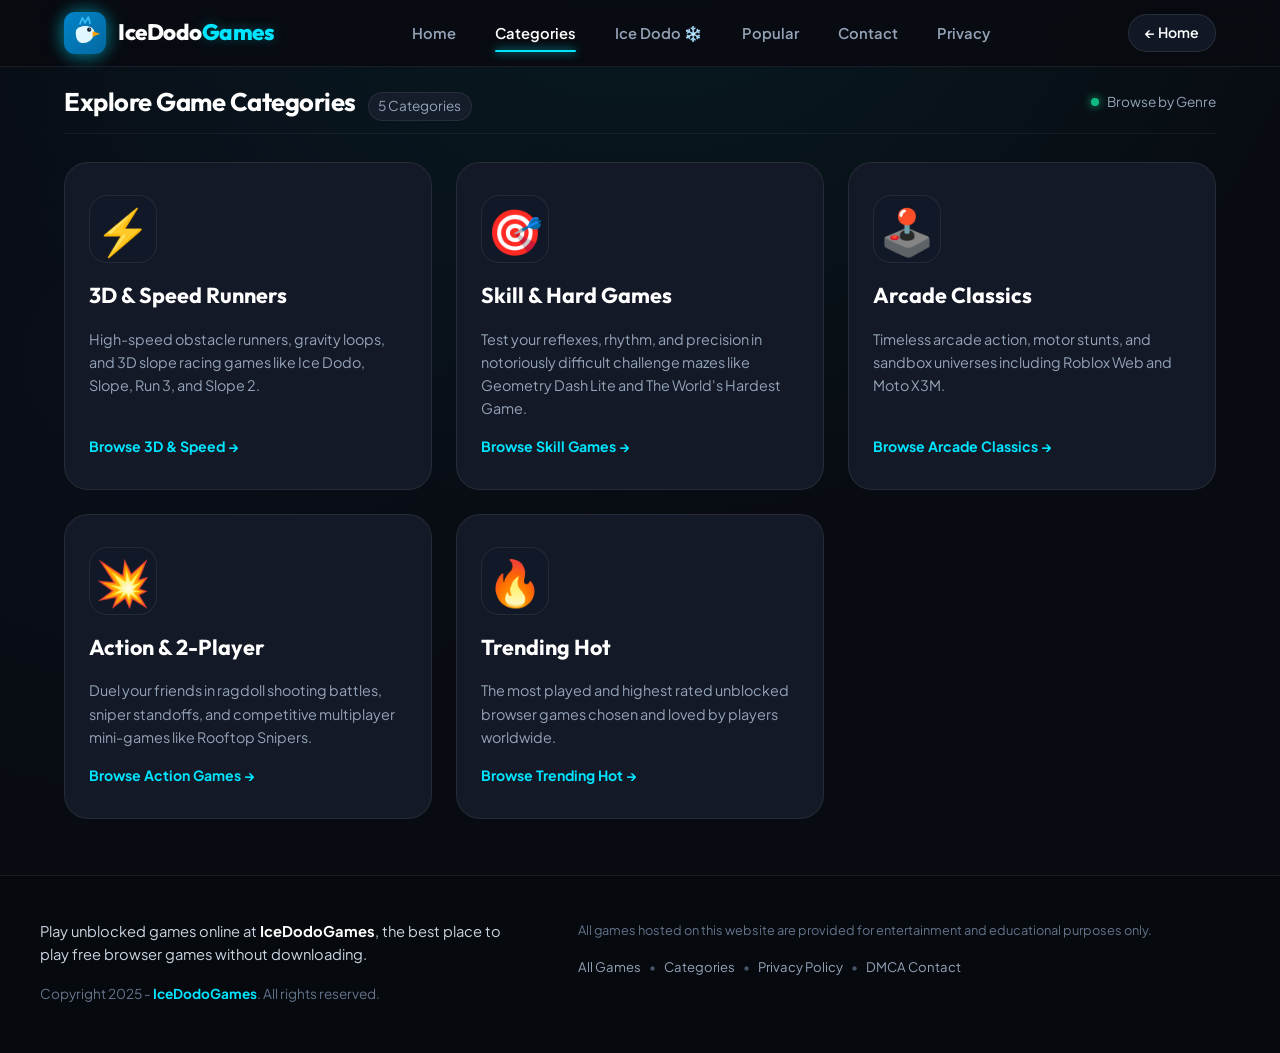
==== category/index.html @ a76aa073 "35" ====
<!DOCTYPE html>
<html lang="en">
<head>
  <meta charset="UTF-8">
  <meta name="viewport" content="width=device-width, initial-scale=1.0">
  <title>Game Categories - Ice Dodo Games</title>
  <meta name="description" content="Browse all game categories at Ice Dodo Games. Choose from 3D Runners, Skill & Hard, Arcade Classics, Action, and Trending Hot games.">

  <!-- Favicon -->
  <link rel="icon" type="image/svg+xml" href="data:image/svg+xml,<svg xmlns='http://www.w3.org/2000/svg' viewBox='0 0 100 100'><circle cx='50' cy='50' r='48' fill='%230b1329'/><path d='M30 45 C30 25, 70 25, 70 45 C70 65, 55 75, 40 75 C30 75, 30 55, 30 45 Z' fill='%2300f2fe'/><ellipse cx='42' cy='42' rx='5' ry='6' fill='%23081026'/><ellipse cx='43' cy='40' rx='2' ry='2' fill='%23ffffff'/><polygon points='45,45 68,52 48,58' fill='%23ff9900'/><polygon points='22,48 35,40 33,56' fill='%2338ef7d'/></svg>">

  <!-- Google Fonts -->
  <link rel="preconnect" href="https://fonts.googleapis.com">
  <link rel="preconnect" href="https://fonts.gstatic.com" crossorigin>
  <link href="https://fonts.googleapis.com/css2?family=Outfit:wght@400;500;600;700;800&family=Plus+Jakarta+Sans:wght@400;500;600;700&display=swap" rel="stylesheet">
  
  <link rel="stylesheet" href="../style.css">
  <style>
    .categories-hub-grid {
      display: grid;
      grid-template-columns: repeat(auto-fit, minmax(280px, 1fr));
      gap: 1.5rem;
      margin-top: 1.5rem;
    }
    .cat-hub-card {
      background: var(--bg-card);
      border: 1px solid var(--border-subtle);
      border-radius: var(--radius-xl);
      padding: 2rem 1.5rem;
      display: flex;
      flex-direction: column;
      align-items: flex-start;
      gap: 1rem;
      text-decoration: none;
      color: inherit;
      transition: transform var(--transition-normal), border-color var(--transition-normal), box-shadow var(--transition-normal);
      position: relative;
      overflow: hidden;
    }
    .cat-hub-card:hover {
      transform: translateY(-6px);
      border-color: rgba(0, 229, 255, 0.45);
      box-shadow: 0 16px 36px rgba(0, 0, 0, 0.6), 0 0 24px var(--accent-cyan-glow);
    }
    .cat-hub-icon {
      font-size: 2.8rem;
      background: #111827;
      border: 1px solid rgba(255, 255, 255, 0.08);
      width: 68px;
      height: 68px;
      border-radius: var(--radius-lg);
      display: flex;
      align-items: center;
      justify-content: center;
    }
    .cat-hub-title {
      font-family: var(--font-heading);
      font-size: 1.35rem;
      font-weight: 700;
      color: #fff;
    }
    .cat-hub-desc {
      font-size: 0.9rem;
      color: var(--text-muted);
      line-height: 1.6;
    }
    .cat-hub-link-text {
      font-size: 0.88rem;
      font-weight: 700;
      color: var(--accent-cyan);
      display: flex;
      align-items: center;
      gap: 0.4rem;
      margin-top: auto;
    }
  </style>
</head>
<body data-base-path="../" data-page-category="all">

  <!-- Top Navigation Bar -->
  <header class="navbar" id="topNavbar">
    <div class="nav-container">
      
      <!-- Brand / Logo -->
      <a href="../index.html" class="brand-logo" id="homeLogoBtn">
        <div class="logo-icon-wrapper">
          <svg class="logo-icon" viewBox="0 0 100 100" fill="none" xmlns="http://www.w3.org/2000/svg">
            <rect width="100" height="100" rx="26" fill="url(#logo-grad)"/>
            <path d="M28 48C28 30 68 28 72 46C74 56 64 74 46 74C32 74 28 62 28 48Z" fill="#E0F7FF"/>
            <circle cx="60" cy="42" r="5" fill="#0F172A"/>
            <circle cx="61.5" cy="40.5" r="1.5" fill="#FFFFFF"/>
            <path d="M68 46L86 52L68 59Z" fill="#FF9E00"/>
            <path d="M38 28L44 14L50 26L58 12L62 27" stroke="#38BDF8" stroke-width="4" stroke-linecap="round" stroke-linejoin="round"/>
            <defs>
              <linearGradient id="logo-grad" x1="0" y1="0" x2="100" y2="100" gradientUnits="userSpaceOnUse">
                <stop stop-color="#0284C7"/>
                <stop offset="1" stop-color="#0369A1"/>
              </linearGradient>
            </defs>
          </svg>
          <div class="logo-frost-glow"></div>
        </div>
        <div class="brand-text-group">
          <span class="brand-name">IceDodo<span class="brand-highlight">Games</span></span>
        </div>
      </a>

      <!-- Center Nav Links -->
      <nav class="nav-links" id="mainNav">
        <a href="../index.html" class="nav-link">Home</a>
        <a href="index.html" class="nav-link active">Categories</a>
        <a href="../play.html?id=ice-dodo" class="nav-link" id="navIceDodoBtn">Ice Dodo ❄️</a>
        <a href="hot/" class="nav-link">Popular</a>
        <a href="#footer" class="nav-link">Contact</a>
        <a href="#footer" class="nav-link">Privacy</a>
      </nav>

      <div class="nav-right">
        <a href="../index.html" class="btn-back-home" style="display:inline-flex; align-items:center; gap:0.4rem; padding:0.45rem 1rem; border-radius:999px; background:#111724; border:1px solid rgba(255,255,255,0.1); color:#fff; text-decoration:none; font-size:0.88rem; font-weight:600;">
          <span>← Home</span>
        </a>
      </div>

    </div>
  </header>

  <!-- Categories Hub Content -->
  <main class="main-content">
    <div class="content-container">

      <div class="section-header">
        <div class="section-title-wrap">
          <h1 class="section-title">Explore Game Categories</h1>
          <span class="game-counter">5 Categories</span>
        </div>
        <div class="section-view-filter">
          <span class="status-indicator"></span> Browse by Genre
        </div>
      </div>

      <div class="categories-hub-grid">

        <a href="runners/" class="cat-hub-card">
          <div class="cat-hub-icon">⚡</div>
          <h2 class="cat-hub-title">3D & Speed Runners</h2>
          <p class="cat-hub-desc">High-speed obstacle runners, gravity loops, and 3D slope racing games like Ice Dodo, Slope, Run 3, and Slope 2.</p>
          <div class="cat-hub-link-text">Browse 3D & Speed →</div>
        </a>

        <a href="skill/" class="cat-hub-card">
          <div class="cat-hub-icon">🎯</div>
          <h2 class="cat-hub-title">Skill & Hard Games</h2>
          <p class="cat-hub-desc">Test your reflexes, rhythm, and precision in notoriously difficult challenge mazes like Geometry Dash Lite and The World's Hardest Game.</p>
          <div class="cat-hub-link-text">Browse Skill Games →</div>
        </a>

        <a href="arcade/" class="cat-hub-card">
          <div class="cat-hub-icon">🕹️</div>
          <h2 class="cat-hub-title">Arcade Classics</h2>
          <p class="cat-hub-desc">Timeless arcade action, motor stunts, and sandbox universes including Roblox Web and Moto X3M.</p>
          <div class="cat-hub-link-text">Browse Arcade Classics →</div>
        </a>

        <a href="action/" class="cat-hub-card">
          <div class="cat-hub-icon">💥</div>
          <h2 class="cat-hub-title">Action & 2-Player</h2>
          <p class="cat-hub-desc">Duel your friends in ragdoll shooting battles, sniper standoffs, and competitive multiplayer mini-games like Rooftop Snipers.</p>
          <div class="cat-hub-link-text">Browse Action Games →</div>
        </a>

        <a href="hot/" class="cat-hub-card">
          <div class="cat-hub-icon">🔥</div>
          <h2 class="cat-hub-title">Trending Hot</h2>
          <p class="cat-hub-desc">The most played and highest rated unblocked browser games chosen and loved by players worldwide.</p>
          <div class="cat-hub-link-text">Browse Trending Hot →</div>
        </a>

      </div>

    </div>
  </main>

  <!-- Footer -->
  <footer class="site-footer" id="footer">
    <div class="footer-container">
      <div class="footer-left">
        <p class="footer-description">
          Play unblocked games online at <strong class="highlight-white">IceDodoGames</strong>, the best place to play free browser games without downloading.
        </p>
        <p class="footer-copyright">
          Copyright 2025 - <span class="highlight-cyan">IceDodoGames</span>. All rights reserved.
        </p>
      </div>
      <div class="footer-right">
        <p class="footer-disclaimer">
          All games hosted on this website are provided for entertainment and educational purposes only.
        </p>
        <div class="footer-meta-links">
          <a href="../index.html">All Games</a> &bull;
          <a href="index.html">Categories</a> &bull;
          <a href="#">Privacy Policy</a> &bull;
          <a href="#">DMCA Contact</a>
        </div>
      </div>
    </div>
  </footer>

</body>
</html>
---- style.css ----
/* ==========================================================================
   Ice Dodo Games - Modern Unblocked Gaming Portal Stylesheet
   ========================================================================== */

:root {
  --bg-primary: #080b11;
  --bg-secondary: #0f141f;
  --bg-card: #131926;
  --bg-card-hover: #182030;
  
  --accent-cyan: #00e5ff;
  --accent-cyan-glow: rgba(0, 229, 255, 0.28);
  --accent-blue: #2563eb;
  --accent-gradient: linear-gradient(135deg, #00f2fe 0%, #4facfe 100%);
  --accent-orange: #ff9800;
  --accent-red: #ff4757;
  
  --text-main: #f8fafc;
  --text-muted: #94a3b8;
  --text-subtle: #64748b;
  
  --border-subtle: rgba(255, 255, 255, 0.08);
  --border-focus: rgba(0, 229, 255, 0.6);
  
  --radius-sm: 8px;
  --radius-md: 14px;
  --radius-lg: 18px;
  --radius-xl: 24px;
  --radius-pill: 9999px;
  
  --font-heading: 'Outfit', -apple-system, BlinkMacSystemFont, sans-serif;
  --font-body: 'Plus Jakarta Sans', -apple-system, BlinkMacSystemFont, sans-serif;
  
  --transition-fast: 0.18s cubic-bezier(0.4, 0, 0.2, 1);
  --transition-normal: 0.28s cubic-bezier(0.4, 0, 0.2, 1);
  --transition-bounce: 0.4s cubic-bezier(0.34, 1.56, 0.64, 1);
}

/* Reset & Base Setup */
*, *::before, *::after {
  box-sizing: border-box;
  margin: 0;
  padding: 0;
}

html {
  scroll-behavior: smooth;
  color-scheme: dark;
}

body {
  font-family: var(--font-body);
  background-color: var(--bg-primary);
  color: var(--text-main);
  line-height: 1.5;
  min-height: 100vh;
  display: flex;
  flex-direction: column;
  overflow-x: hidden;
  position: relative;
  background-image: 
    radial-gradient(circle at 50% -20%, rgba(0, 229, 255, 0.08) 0%, transparent 60%),
    radial-gradient(circle at 10% 40%, rgba(37, 99, 235, 0.04) 0%, transparent 40%);
  background-attachment: fixed;
}

/* Scrollbar Customization */
::-webkit-scrollbar {
  width: 8px;
}
::-webkit-scrollbar-track {
  background: var(--bg-primary);
}
::-webkit-scrollbar-thumb {
  background: #1e293b;
  border-radius: 4px;
}
::-webkit-scrollbar-thumb:hover {
  background: #334155;
}

/* ==========================================================================
   Navigation Bar (Header)
   ========================================================================== */
.navbar {
  position: sticky;
  top: 0;
  z-index: 100;
  background: rgba(8, 11, 17, 0.88);
  backdrop-filter: blur(16px);
  -webkit-backdrop-filter: blur(16px);
  border-bottom: 1px solid var(--border-subtle);
  transition: var(--transition-normal);
}

.nav-container {
  max-width: 1200px;
  margin: 0 auto;
  padding: 0.75rem 1.5rem;
  display: flex;
  align-items: center;
  justify-content: space-between;
  gap: 1.5rem;
}

/* Brand Logo */
.brand-logo {
  display: flex;
  align-items: center;
  gap: 0.75rem;
  text-decoration: none;
  color: var(--text-main);
  position: relative;
}

.logo-icon-wrapper {
  position: relative;
  width: 42px;
  height: 42px;
  display: flex;
  align-items: center;
  justify-content: center;
}

.logo-icon {
  width: 100%;
  height: 100%;
  position: relative;
  z-index: 2;
  filter: drop-shadow(0 2px 8px rgba(0, 229, 255, 0.3));
  transition: transform var(--transition-bounce);
}

.logo-frost-glow {
  position: absolute;
  inset: -2px;
  background: var(--accent-cyan);
  filter: blur(10px);
  opacity: 0.35;
  border-radius: 50%;
  z-index: 1;
  transition: opacity var(--transition-normal);
}

.brand-logo:hover .logo-icon {
  transform: rotate(-6deg) scale(1.08);
}

.brand-logo:hover .logo-frost-glow {
  opacity: 0.65;
}

.brand-text-group {
  display: flex;
  flex-direction: column;
}

.brand-name {
  font-family: var(--font-heading);
  font-weight: 800;
  font-size: 1.4rem;
  letter-spacing: -0.5px;
  color: #ffffff;
}

.brand-highlight {
  color: var(--accent-cyan);
  text-shadow: 0 0 12px var(--accent-cyan-glow);
}

/* Navigation Links */
.nav-links {
  display: flex;
  align-items: center;
  gap: 1.25rem;
}

.nav-link {
  color: var(--text-muted);
  text-decoration: none;
  font-size: 0.92rem;
  font-weight: 600;
  padding: 0.4rem 0.6rem;
  border-radius: var(--radius-sm);
  transition: var(--transition-fast);
  position: relative;
}

.nav-link:hover {
  color: var(--text-main);
}

.nav-link.active {
  color: #ffffff;
}

.nav-link.active::after {
  content: '';
  position: absolute;
  bottom: -2px;
  left: 0.6rem;
  right: 0.6rem;
  height: 2px;
  background: var(--accent-cyan);
  border-radius: 2px;
  box-shadow: 0 0 8px var(--accent-cyan);
}

/* Navigation Right Actions */
.nav-right {
  display: flex;
  align-items: center;
  gap: 0.75rem;
}

.search-container {
  position: relative;
  display: flex;
  align-items: center;
  background: #111724;
  border: 1px solid var(--border-subtle);
  border-radius: var(--radius-pill);
  padding: 0.35rem 0.85rem;
  transition: var(--transition-normal);
  width: 220px;
}

.search-container:focus-within {
  border-color: var(--border-focus);
  box-shadow: 0 0 15px rgba(0, 229, 255, 0.2);
  width: 260px;
}

.search-icon {
  width: 16px;
  height: 16px;
  color: var(--text-muted);
  flex-shrink: 0;
  margin-right: 0.5rem;
}

#searchInput {
  background: transparent;
  border: none;
  outline: none;
  color: var(--text-main);
  font-family: var(--font-body);
  font-size: 0.88rem;
  width: 100%;
}

#searchInput::placeholder {
  color: var(--text-subtle);
}

.search-kbd-hint {
  font-size: 0.75rem;
  padding: 0.1rem 0.4rem;
  background: rgba(255, 255, 255, 0.08);
  border-radius: 4px;
  color: var(--text-muted);
  margin-left: 0.4rem;
  user-select: none;
}

.clear-search-btn {
  background: none;
  border: none;
  color: var(--text-muted);
  font-size: 1.1rem;
  cursor: pointer;
  padding: 0 0.25rem;
  display: none;
  line-height: 1;
}

.clear-search-btn:hover {
  color: var(--text-main);
}

.fav-filter-btn {
  display: flex;
  align-items: center;
  gap: 0.4rem;
  background: #111724;
  border: 1px solid var(--border-subtle);
  color: var(--text-muted);
  padding: 0.42rem 0.8rem;
  border-radius: var(--radius-pill);
  cursor: pointer;
  font-family: var(--font-body);
  font-size: 0.85rem;
  font-weight: 600;
  transition: var(--transition-fast);
}

.fav-filter-btn:hover, .fav-filter-btn.active {
  color: #ff4757;
  border-color: rgba(255, 71, 87, 0.4);
  background: rgba(255, 71, 87, 0.08);
}

.fav-btn-icon {
  width: 16px;
  height: 16px;
}

.fav-filter-btn.active .fav-btn-icon {
  fill: #ff4757;
}

.fav-count {
  font-size: 0.75rem;
  background: rgba(255, 255, 255, 0.1);
  padding: 0.1rem 0.4rem;
  border-radius: 10px;
}

/* ==========================================================================
   Categories Filter Bar
   ========================================================================== */
.categories-bar {
  padding: 1.1rem 1.5rem 0.5rem;
  max-width: 1200px;
  margin: 0 auto;
  width: 100%;
}

.categories-container {
  overflow-x: auto;
  scrollbar-width: none; /* Firefox */
  -ms-overflow-style: none; /* IE/Edge */
  padding-bottom: 4px;
}

.categories-container::-webkit-scrollbar {
  display: none; /* Chrome/Safari */
}

.category-pills {
  display: flex;
  gap: 0.6rem;
  align-items: center;
}

.pill {
  display: inline-flex;
  align-items: center;
  gap: 0.45rem;
  padding: 0.5rem 1.1rem;
  background: #111622;
  border: 1px solid var(--border-subtle);
  border-radius: var(--radius-pill);
  color: var(--text-muted);
  text-decoration: none;
  font-family: var(--font-body);
  font-size: 0.88rem;
  font-weight: 600;
  cursor: pointer;
  white-space: nowrap;
  transition: var(--transition-fast);
}

.pill:hover {
  background: #182030;
  color: var(--text-main);
  border-color: rgba(255, 255, 255, 0.18);
  transform: translateY(-1px);
}

.pill.active {
  background: var(--accent-gradient);
  color: #04101e;
  border-color: transparent;
  font-weight: 700;
  box-shadow: 0 4px 14px rgba(0, 229, 255, 0.35);
}

.pill-icon {
  font-size: 1rem;
}

/* ==========================================================================
   Main Content & Section Headers
   ========================================================================== */
.main-content {
  flex: 1;
  padding: 1rem 1.5rem 3.5rem;
  max-width: 1200px;
  margin: 0 auto;
  width: 100%;
}

.section-header {
  display: flex;
  align-items: center;
  justify-content: space-between;
  margin-bottom: 1.75rem;
  padding-bottom: 0.75rem;
  border-bottom: 1px solid rgba(255, 255, 255, 0.05);
}

.section-title-wrap {
  display: flex;
  align-items: baseline;
  gap: 0.75rem;
}

.section-title {
  font-family: var(--font-heading);
  font-size: 1.6rem;
  font-weight: 700;
  color: #ffffff;
  letter-spacing: -0.5px;
}

.game-counter {
  font-size: 0.85rem;
  color: var(--text-muted);
  background: #151c2a;
  padding: 0.2rem 0.6rem;
  border-radius: var(--radius-pill);
  border: 1px solid var(--border-subtle);
}

.section-view-filter {
  font-size: 0.85rem;
  color: var(--text-muted);
  display: flex;
  align-items: center;
  gap: 0.5rem;
}

.status-indicator {
  width: 8px;
  height: 8px;
  border-radius: 50%;
  background: #10b981;
  box-shadow: 0 0 8px #10b981;
  display: inline-block;
}

/* ==========================================================================
   Games Grid (3-Column Layout from MacroloGames reference)
   ========================================================================== */
.games-grid {
  display: grid;
  grid-template-columns: repeat(3, 1fr);
  gap: 1.75rem 1.5rem;
}

/* Game Card */
.game-card {
  position: relative;
  background: var(--bg-card);
  border-radius: var(--radius-lg);
  overflow: hidden;
  border: 1px solid var(--border-subtle);
  box-shadow: 0 8px 24px rgba(0, 0, 0, 0.45);
  cursor: pointer;
  display: flex;
  flex-direction: column;
  transition: transform var(--transition-normal), box-shadow var(--transition-normal), border-color var(--transition-normal);
  outline: none;
}

.game-card:hover, .game-card:focus-visible {
  transform: translateY(-6px);
  border-color: rgba(0, 229, 255, 0.45);
  box-shadow: 0 16px 36px rgba(0, 0, 0, 0.6), 0 0 24px var(--accent-cyan-glow);
}

/* Card Media / Thumbnail */
.card-thumb-wrap {
  position: relative;
  width: 100%;
  aspect-ratio: 16 / 10;
  overflow: hidden;
  background: #0b0f17;
}

.card-thumb-img {
  width: 100%;
  height: 100%;
  object-fit: cover;
  display: block;
  transition: transform var(--transition-normal);
}

.game-card:hover .card-thumb-img {
  transform: scale(1.05);
}

/* Tag Badge on Card */
.card-badge {
  position: absolute;
  top: 10px;
  right: 10px;
  padding: 0.25rem 0.6rem;
  border-radius: 6px;
  font-size: 0.72rem;
  font-weight: 800;
  letter-spacing: 0.5px;
  text-transform: uppercase;
  z-index: 3;
  backdrop-filter: blur(8px);
}

.badge-featured {
  background: linear-gradient(135deg, #00f2fe, #4facfe);
  color: #04101e;
  box-shadow: 0 2px 10px rgba(0, 229, 255, 0.4);
}

.badge-hot {
  background: linear-gradient(135deg, #ff416c, #ff4b2b);
  color: #ffffff;
}

.badge-3d {
  background: rgba(15, 23, 42, 0.85);
  color: #38bdf8;
  border: 1px solid rgba(56, 189, 248, 0.4);
}

.badge-classic {
  background: rgba(15, 23, 42, 0.85);
  color: #f59e0b;
  border: 1px solid rgba(245, 158, 11, 0.4);
}

/* Hover Overlay with Play Button */
.card-overlay {
  position: absolute;
  inset: 0;
  background: linear-gradient(to top, rgba(11, 15, 23, 0.8) 0%, rgba(11, 15, 23, 0.1) 60%, transparent 100%);
  display: flex;
  align-items: center;
  justify-content: center;
  opacity: 0;
  transition: opacity var(--transition-fast);
  z-index: 2;
}

.game-card:hover .card-overlay {
  opacity: 1;
}

.play-hover-btn {
  width: 52px;
  height: 52px;
  border-radius: 50%;
  background: var(--accent-cyan);
  display: flex;
  align-items: center;
  justify-content: center;
  box-shadow: 0 0 20px rgba(0, 229, 255, 0.8);
  transform: scale(0.8);
  transition: transform var(--transition-bounce);
}

.play-hover-btn svg {
  width: 22px;
  height: 22px;
  fill: #04101e;
  margin-left: 3px;
}

.game-card:hover .play-hover-btn {
  transform: scale(1);
}

/* Card Footer (Game Name & details) */
.card-details {
  padding: 0.9rem 1.15rem 1rem;
  background: var(--bg-card);
  display: flex;
  align-items: center;
  justify-content: space-between;
  border-top: 1px solid rgba(255, 255, 255, 0.04);
}

.game-title {
  font-family: var(--font-heading);
  font-size: 1.05rem;
  font-weight: 700;
  color: #ffffff;
  white-space: nowrap;
  overflow: hidden;
  text-overflow: ellipsis;
  margin-right: 0.5rem;
}

.game-rating-star {
  display: flex;
  align-items: center;
  gap: 0.3rem;
  font-size: 0.82rem;
  color: #fbbf24;
  font-weight: 600;
  flex-shrink: 0;
}

/* Empty Search State */
.empty-state {
  text-align: center;
  padding: 4rem 1rem;
}

.empty-state-icon {
  font-size: 3.5rem;
  margin-bottom: 1rem;
  animation: floatIcon 3s ease-in-out infinite;
}

@keyframes floatIcon {
  0%, 100% { transform: translateY(0); }
  50% { transform: translateY(-10px); }
}

.empty-state h3 {
  font-family: var(--font-heading);
  font-size: 1.4rem;
  color: #fff;
  margin-bottom: 0.5rem;
}

.empty-state p {
  color: var(--text-muted);
  max-width: 380px;
  margin: 0 auto 1.5rem;
  font-size: 0.95rem;
}

.btn-reset-filter {
  background: var(--accent-gradient);
  border: none;
  color: #04101e;
  font-weight: 700;
  padding: 0.65rem 1.4rem;
  border-radius: var(--radius-pill);
  cursor: pointer;
  transition: var(--transition-fast);
}

.btn-reset-filter:hover {
  box-shadow: 0 4px 16px rgba(0, 229, 255, 0.4);
  transform: translateY(-2px);
}

/* ==========================================================================
   Game Player Modal
   ========================================================================== */
.game-modal-overlay {
  position: fixed;
  inset: 0;
  background: rgba(4, 7, 12, 0.85);
  backdrop-filter: blur(12px);
  -webkit-backdrop-filter: blur(12px);
  z-index: 1000;
  display: flex;
  align-items: center;
  justify-content: center;
  padding: 1.5rem;
  opacity: 0;
  visibility: hidden;
  transition: opacity var(--transition-normal), visibility var(--transition-normal);
}

.game-modal-overlay.active {
  opacity: 1;
  visibility: visible;
}

.game-modal-container {
  background: #0d121c;
  border: 1px solid rgba(0, 229, 255, 0.25);
  box-shadow: 0 24px 60px rgba(0, 0, 0, 0.8), 0 0 30px rgba(0, 229, 255, 0.15);
  border-radius: var(--radius-xl);
  width: 100%;
  max-width: 980px;
  max-height: 92vh;
  display: flex;
  flex-direction: column;
  overflow: hidden;
  transform: scale(0.95);
  transition: transform var(--transition-bounce);
}

.game-modal-overlay.active .game-modal-container {
  transform: scale(1);
}

/* Modal Header */
.game-modal-header {
  padding: 1rem 1.5rem;
  display: flex;
  align-items: center;
  justify-content: space-between;
  border-bottom: 1px solid var(--border-subtle);
  background: #0f1624;
}

.modal-game-info {
  display: flex;
  align-items: center;
  gap: 0.75rem;
}

.modal-game-title {
  font-family: var(--font-heading);
  font-size: 1.35rem;
  font-weight: 700;
  color: #fff;
}

.modal-game-badge {
  font-size: 0.75rem;
  padding: 0.2rem 0.55rem;
  border-radius: 4px;
  background: rgba(0, 229, 255, 0.15);
  color: var(--accent-cyan);
  font-weight: 700;
}

.modal-header-actions {
  display: flex;
  align-items: center;
  gap: 0.5rem;
}

.modal-action-btn, .modal-close-btn {
  background: #161f30;
  border: 1px solid var(--border-subtle);
  color: var(--text-muted);
  width: 38px;
  height: 38px;
  border-radius: 50%;
  display: flex;
  align-items: center;
  justify-content: center;
  cursor: pointer;
  transition: var(--transition-fast);
}

.modal-action-btn svg {
  width: 18px;
  height: 18px;
}

.modal-action-btn:hover {
  color: #ffffff;
  border-color: var(--accent-cyan);
  background: #1e2b42;
}

.modal-action-btn.active {
  color: #ff4757;
  border-color: rgba(255, 71, 87, 0.5);
  background: rgba(255, 71, 87, 0.15);
}

.modal-action-btn.active svg {
  fill: #ff4757;
}

.modal-close-btn {
  font-size: 1.4rem;
  line-height: 1;
}

.modal-close-btn:hover {
  background: #dc2626;
  color: #fff;
  border-color: transparent;
}

/* Modal Stage / Iframe */
.game-screen-wrapper {
  position: relative;
  width: 100%;
  aspect-ratio: 16 / 9;
  background: #000;
  overflow: hidden;
}

.game-player-stage {
  width: 100%;
  height: 100%;
  position: relative;
}

#gameIframe {
  width: 100%;
  height: 100%;
  border: none;
  display: block;
}

.game-loading-banner {
  position: absolute;
  inset: 0;
  background: #090e17;
  display: flex;
  flex-direction: column;
  align-items: center;
  justify-content: center;
  gap: 1rem;
  color: var(--text-muted);
  font-size: 0.95rem;
  z-index: 1;
  transition: opacity 0.3s ease;
}

.game-loading-banner.hidden {
  opacity: 0;
  pointer-events: none;
}

.loading-spinner {
  width: 40px;
  height: 40px;
  border: 3px solid rgba(0, 229, 255, 0.2);
  border-top-color: var(--accent-cyan);
  border-radius: 50%;
  animation: spin 0.8s linear infinite;
}

@keyframes spin {
  to { transform: rotate(360deg); }
}

/* Modal Footer */
.game-modal-footer {
  padding: 0.85rem 1.5rem;
  background: #0f1624;
  border-top: 1px solid var(--border-subtle);
  display: flex;
  align-items: center;
  justify-content: space-between;
  flex-wrap: wrap;
  gap: 0.75rem;
}

.game-instructions {
  display: flex;
  align-items: center;
  gap: 0.6rem;
}

.instruction-label {
  font-size: 0.85rem;
  color: var(--text-muted);
  font-weight: 600;
}

.key-tags {
  display: flex;
  gap: 0.4rem;
}

.key-tag {
  font-size: 0.75rem;
  background: #1a2334;
  border: 1px solid rgba(255, 255, 255, 0.1);
  padding: 0.2rem 0.5rem;
  border-radius: 4px;
  color: #e2e8f0;
  font-family: monospace;
}

.game-quick-stats {
  display: flex;
  gap: 1rem;
  font-size: 0.85rem;
  color: var(--text-muted);
}

.stat-item {
  display: inline-flex;
  align-items: center;
}

/* ==========================================================================
   Site Footer (Clean 2-Column from user reference)
   ========================================================================== */
.site-footer {
  background: #06090e;
  border-top: 1px solid var(--border-subtle);
  padding: 2.75rem 1.5rem 3rem;
  margin-top: auto;
}

.footer-container {
  max-width: 1200px;
  margin: 0 auto;
  display: grid;
  grid-template-columns: 1fr 1.35fr;
  gap: 3rem;
}

.footer-left {
  display: flex;
  flex-direction: column;
  gap: 1.1rem;
}

.footer-description {
  font-size: 0.92rem;
  color: #cbd5e1;
  line-height: 1.6;
}

.highlight-white {
  color: #ffffff;
  font-weight: 700;
}

.highlight-cyan {
  color: var(--accent-cyan);
  font-weight: 700;
}

.footer-copyright {
  font-size: 0.85rem;
  color: var(--text-subtle);
}

.footer-right {
  display: flex;
  flex-direction: column;
  gap: 1rem;
}

.footer-disclaimer {
  font-size: 0.8rem;
  color: #64748b;
  line-height: 1.65;
}

.footer-meta-links {
  font-size: 0.82rem;
  color: #475569;
  display: flex;
  gap: 0.5rem;
}

.footer-meta-links a {
  color: var(--text-muted);
  text-decoration: none;
  transition: color var(--transition-fast);
}

.footer-meta-links a:hover {
  color: var(--accent-cyan);
}

/* ==========================================================================
   Responsive Breakpoints
   ========================================================================== */
@media (max-width: 1024px) {
  .games-grid {
    grid-template-columns: repeat(2, 1fr);
    gap: 1.5rem;
  }
  
  .footer-container {
    grid-template-columns: 1fr;
    gap: 2rem;
  }
}

@media (max-width: 768px) {
  .nav-links {
    display: none; /* Can be expanded into hamburger or mobile drawer if needed */
  }
  
  .search-container {
    width: 170px;
  }
  
  .search-container:focus-within {
    width: 200px;
  }
  
  .games-grid {
    grid-template-columns: repeat(2, 1fr);
    gap: 1rem;
  }
  
  .card-details {
    padding: 0.75rem 0.9rem;
  }
  
  .game-title {
    font-size: 0.95rem;
  }
}

@media (max-width: 520px) {
  .games-grid {
    grid-template-columns: 1fr;
  }
  
  .search-kbd-hint {
    display: none;
  }
  
  .game-modal-footer {
    flex-direction: column;
    align-items: flex-start;
  }
}
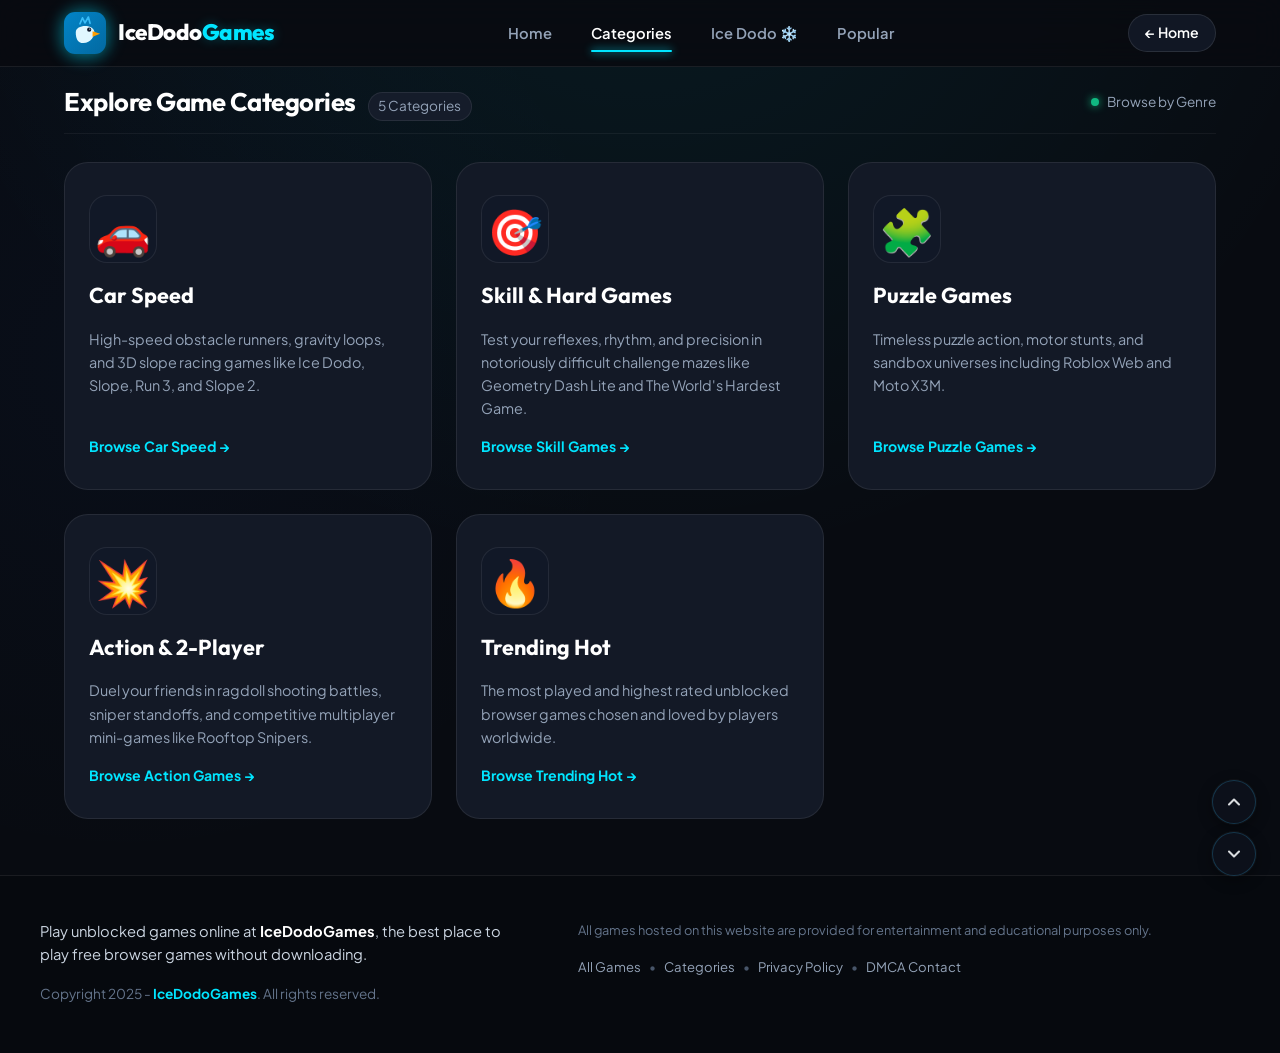
==== commit a4d7b15f: "14" ====
--- a/category/index.html
+++ b/category/index.html
@@ -1,19 +1,24 @@
 <!DOCTYPE html>
 <html lang="en">
+
 <head>
   <meta charset="UTF-8">
   <meta name="viewport" content="width=device-width, initial-scale=1.0">
   <title>Game Categories - Ice Dodo Games</title>
-  <meta name="description" content="Browse all game categories at Ice Dodo Games. Choose from 3D Runners, Skill & Hard, Arcade Classics, Action, and Trending Hot games.">
+  <meta name="description"
+    content="Browse all game categories at Ice Dodo Games. Choose from Car Speed, Skill & Hard, Puzzle Games, Action, and Trending Hot games.">
 
   <!-- Favicon -->
-  <link rel="icon" type="image/svg+xml" href="data:image/svg+xml,<svg xmlns='http://www.w3.org/2000/svg' viewBox='0 0 100 100'><circle cx='50' cy='50' r='48' fill='%230b1329'/><path d='M30 45 C30 25, 70 25, 70 45 C70 65, 55 75, 40 75 C30 75, 30 55, 30 45 Z' fill='%2300f2fe'/><ellipse cx='42' cy='42' rx='5' ry='6' fill='%23081026'/><ellipse cx='43' cy='40' rx='2' ry='2' fill='%23ffffff'/><polygon points='45,45 68,52 48,58' fill='%23ff9900'/><polygon points='22,48 35,40 33,56' fill='%2338ef7d'/></svg>">
+  <link rel="icon" type="image/svg+xml"
+    href="data:image/svg+xml,<svg xmlns='http://www.w3.org/2000/svg' viewBox='0 0 100 100'><circle cx='50' cy='50' r='48' fill='%230b1329'/><path d='M30 45 C30 25, 70 25, 70 45 C70 65, 55 75, 40 75 C30 75, 30 55, 30 45 Z' fill='%2300f2fe'/><ellipse cx='42' cy='42' rx='5' ry='6' fill='%23081026'/><ellipse cx='43' cy='40' rx='2' ry='2' fill='%23ffffff'/><polygon points='45,45 68,52 48,58' fill='%23ff9900'/><polygon points='22,48 35,40 33,56' fill='%2338ef7d'/></svg>">
 
   <!-- Google Fonts -->
   <link rel="preconnect" href="https://fonts.googleapis.com">
   <link rel="preconnect" href="https://fonts.gstatic.com" crossorigin>
-  <link href="https://fonts.googleapis.com/css2?family=Outfit:wght@400;500;600;700;800&family=Plus+Jakarta+Sans:wght@400;500;600;700&display=swap" rel="stylesheet">
-  
+  <link
+    href="https://fonts.googleapis.com/css2?family=Outfit:wght@400;500;600;700;800&family=Plus+Jakarta+Sans:wght@400;500;600;700&display=swap"
+    rel="stylesheet">
+
   <link rel="stylesheet" href="../style.css">
   <style>
     .categories-hub-grid {
@@ -22,6 +27,7 @@
       gap: 1.5rem;
       margin-top: 1.5rem;
     }
+
     .cat-hub-card {
       background: var(--bg-card);
       border: 1px solid var(--border-subtle);
@@ -37,11 +43,13 @@
       position: relative;
       overflow: hidden;
     }
+
     .cat-hub-card:hover {
       transform: translateY(-6px);
       border-color: rgba(0, 229, 255, 0.45);
       box-shadow: 0 16px 36px rgba(0, 0, 0, 0.6), 0 0 24px var(--accent-cyan-glow);
     }
+
     .cat-hub-icon {
       font-size: 2.8rem;
       background: #111827;
@@ -53,17 +61,20 @@
       align-items: center;
       justify-content: center;
     }
+
     .cat-hub-title {
       font-family: var(--font-heading);
       font-size: 1.35rem;
       font-weight: 700;
       color: #fff;
     }
+
     .cat-hub-desc {
       font-size: 0.9rem;
       color: var(--text-muted);
       line-height: 1.6;
     }
+
     .cat-hub-link-text {
       font-size: 0.88rem;
       font-weight: 700;
@@ -75,26 +86,28 @@
     }
   </style>
 </head>
+
 <body data-base-path="../" data-page-category="all">
 
   <!-- Top Navigation Bar -->
   <header class="navbar" id="topNavbar">
     <div class="nav-container">
-      
+
       <!-- Brand / Logo -->
       <a href="../index.html" class="brand-logo" id="homeLogoBtn">
         <div class="logo-icon-wrapper">
           <svg class="logo-icon" viewBox="0 0 100 100" fill="none" xmlns="http://www.w3.org/2000/svg">
-            <rect width="100" height="100" rx="26" fill="url(#logo-grad)"/>
-            <path d="M28 48C28 30 68 28 72 46C74 56 64 74 46 74C32 74 28 62 28 48Z" fill="#E0F7FF"/>
-            <circle cx="60" cy="42" r="5" fill="#0F172A"/>
-            <circle cx="61.5" cy="40.5" r="1.5" fill="#FFFFFF"/>
-            <path d="M68 46L86 52L68 59Z" fill="#FF9E00"/>
-            <path d="M38 28L44 14L50 26L58 12L62 27" stroke="#38BDF8" stroke-width="4" stroke-linecap="round" stroke-linejoin="round"/>
+            <rect width="100" height="100" rx="26" fill="url(#logo-grad)" />
+            <path d="M28 48C28 30 68 28 72 46C74 56 64 74 46 74C32 74 28 62 28 48Z" fill="#E0F7FF" />
+            <circle cx="60" cy="42" r="5" fill="#0F172A" />
+            <circle cx="61.5" cy="40.5" r="1.5" fill="#FFFFFF" />
+            <path d="M68 46L86 52L68 59Z" fill="#FF9E00" />
+            <path d="M38 28L44 14L50 26L58 12L62 27" stroke="#38BDF8" stroke-width="4" stroke-linecap="round"
+              stroke-linejoin="round" />
             <defs>
               <linearGradient id="logo-grad" x1="0" y1="0" x2="100" y2="100" gradientUnits="userSpaceOnUse">
-                <stop stop-color="#0284C7"/>
-                <stop offset="1" stop-color="#0369A1"/>
+                <stop stop-color="#0284C7" />
+                <stop offset="1" stop-color="#0369A1" />
               </linearGradient>
             </defs>
           </svg>
@@ -111,12 +124,11 @@
         <a href="index.html" class="nav-link active">Categories</a>
         <a href="../play.html?id=ice-dodo" class="nav-link" id="navIceDodoBtn">Ice Dodo ❄️</a>
         <a href="hot/" class="nav-link">Popular</a>
-        <a href="#footer" class="nav-link">Contact</a>
-        <a href="#footer" class="nav-link">Privacy</a>
       </nav>
 
       <div class="nav-right">
-        <a href="../index.html" class="btn-back-home" style="display:inline-flex; align-items:center; gap:0.4rem; padding:0.45rem 1rem; border-radius:999px; background:#111724; border:1px solid rgba(255,255,255,0.1); color:#fff; text-decoration:none; font-size:0.88rem; font-weight:600;">
+        <a href="../index.html" class="btn-back-home"
+          style="display:inline-flex; align-items:center; gap:0.4rem; padding:0.45rem 1rem; border-radius:999px; background:#111724; border:1px solid rgba(255,255,255,0.1); color:#fff; text-decoration:none; font-size:0.88rem; font-weight:600;">
           <span>← Home</span>
         </a>
       </div>
@@ -140,38 +152,43 @@
 
       <div class="categories-hub-grid">
 
-        <a href="runners/" class="cat-hub-card">
-          <div class="cat-hub-icon">⚡</div>
-          <h2 class="cat-hub-title">3D & Speed Runners</h2>
-          <p class="cat-hub-desc">High-speed obstacle runners, gravity loops, and 3D slope racing games like Ice Dodo, Slope, Run 3, and Slope 2.</p>
-          <div class="cat-hub-link-text">Browse 3D & Speed →</div>
+        <a href="Carspeed/" class="cat-hub-card">
+          <div class="cat-hub-icon">🚗</div>
+          <h2 class="cat-hub-title">Car Speed</h2>
+          <p class="cat-hub-desc">High-speed obstacle runners, gravity loops, and 3D slope racing games like Ice Dodo,
+            Slope, Run 3, and Slope 2.</p>
+          <div class="cat-hub-link-text">Browse Car Speed →</div>
         </a>
 
         <a href="skill/" class="cat-hub-card">
           <div class="cat-hub-icon">🎯</div>
           <h2 class="cat-hub-title">Skill & Hard Games</h2>
-          <p class="cat-hub-desc">Test your reflexes, rhythm, and precision in notoriously difficult challenge mazes like Geometry Dash Lite and The World's Hardest Game.</p>
+          <p class="cat-hub-desc">Test your reflexes, rhythm, and precision in notoriously difficult challenge mazes
+            like Geometry Dash Lite and The World's Hardest Game.</p>
           <div class="cat-hub-link-text">Browse Skill Games →</div>
         </a>
 
-        <a href="arcade/" class="cat-hub-card">
-          <div class="cat-hub-icon">🕹️</div>
-          <h2 class="cat-hub-title">Arcade Classics</h2>
-          <p class="cat-hub-desc">Timeless arcade action, motor stunts, and sandbox universes including Roblox Web and Moto X3M.</p>
-          <div class="cat-hub-link-text">Browse Arcade Classics →</div>
+        <a href="puzzle/" class="cat-hub-card">
+          <div class="cat-hub-icon">🧩</div>
+          <h2 class="cat-hub-title">Puzzle Games</h2>
+          <p class="cat-hub-desc">Timeless puzzle action, motor stunts, and sandbox universes including Roblox Web and
+            Moto X3M.</p>
+          <div class="cat-hub-link-text">Browse Puzzle Games →</div>
         </a>
 
         <a href="action/" class="cat-hub-card">
           <div class="cat-hub-icon">💥</div>
           <h2 class="cat-hub-title">Action & 2-Player</h2>
-          <p class="cat-hub-desc">Duel your friends in ragdoll shooting battles, sniper standoffs, and competitive multiplayer mini-games like Rooftop Snipers.</p>
+          <p class="cat-hub-desc">Duel your friends in ragdoll shooting battles, sniper standoffs, and competitive
+            multiplayer mini-games like Rooftop Snipers.</p>
           <div class="cat-hub-link-text">Browse Action Games →</div>
         </a>
 
         <a href="hot/" class="cat-hub-card">
           <div class="cat-hub-icon">🔥</div>
           <h2 class="cat-hub-title">Trending Hot</h2>
-          <p class="cat-hub-desc">The most played and highest rated unblocked browser games chosen and loved by players worldwide.</p>
+          <p class="cat-hub-desc">The most played and highest rated unblocked browser games chosen and loved by players
+            worldwide.</p>
           <div class="cat-hub-link-text">Browse Trending Hot →</div>
         </a>
 
@@ -185,7 +202,8 @@
     <div class="footer-container">
       <div class="footer-left">
         <p class="footer-description">
-          Play unblocked games online at <strong class="highlight-white">IceDodoGames</strong>, the best place to play free browser games without downloading.
+          Play unblocked games online at <strong class="highlight-white">IceDodoGames</strong>, the best place to play
+          free browser games without downloading.
         </p>
         <p class="footer-copyright">
           Copyright 2025 - <span class="highlight-cyan">IceDodoGames</span>. All rights reserved.
@@ -205,5 +223,20 @@
     </div>
   </footer>
 
+  <!-- Scroll To Top / Bottom Buttons -->
+  <div class="scroll-controls" id="scrollControls" aria-label="Scroll navigation">
+    <button class="scroll-btn scroll-btn-up" id="scrollUpBtn" title="Scroll to top" aria-label="Scroll to top" onclick="window.scrollTo({top: 0, behavior: 'smooth'})">
+      <svg viewBox="0 0 24 24" width="20" height="20" fill="none" stroke="currentColor" stroke-width="2.5" stroke-linecap="round" stroke-linejoin="round">
+        <polyline points="18 15 12 9 6 15"></polyline>
+      </svg>
+    </button>
+    <button class="scroll-btn scroll-btn-down" id="scrollDownBtn" title="Scroll to bottom" aria-label="Scroll to bottom" onclick="window.scrollTo({top: document.documentElement.scrollHeight, behavior: 'smooth'})">
+      <svg viewBox="0 0 24 24" width="20" height="20" fill="none" stroke="currentColor" stroke-width="2.5" stroke-linecap="round" stroke-linejoin="round">
+        <polyline points="6 9 12 15 18 9"></polyline>
+      </svg>
+    </button>
+  </div>
+
 </body>
-</html>
+
+</html>
--- a/style.css
+++ b/style.css
@@ -1011,3 +1011,84 @@
     align-items: flex-start;
   }
 }
+
+/* ==========================================================================
+   Floating Scroll Controls (Scroll Up / Down Widget)
+   ========================================================================== */
+.scroll-controls {
+  position: fixed;
+  bottom: 24px;
+  right: 24px;
+  display: flex;
+  flex-direction: column;
+  gap: 8px;
+  z-index: 9999;
+  pointer-events: auto;
+}
+
+.scroll-btn {
+  width: 44px;
+  height: 44px;
+  border-radius: 50%;
+  background: rgba(15, 20, 31, 0.88);
+  backdrop-filter: blur(12px);
+  -webkit-backdrop-filter: blur(12px);
+  border: 1px solid rgba(56, 189, 248, 0.25);
+  color: var(--text-main, #f8fafc);
+  display: flex;
+  align-items: center;
+  justify-content: center;
+  cursor: pointer;
+  box-shadow: 0 4px 16px rgba(0, 0, 0, 0.45), 0 0 0 1px rgba(255, 255, 255, 0.05);
+  transition: all var(--transition-fast, 0.2s cubic-bezier(0.4, 0, 0.2, 1));
+  outline: none;
+  user-select: none;
+  opacity: 0.88;
+}
+
+.scroll-btn svg {
+  display: block;
+  stroke: var(--text-main, #f8fafc);
+  transition: transform 0.2s ease, stroke 0.2s ease;
+}
+
+.scroll-btn:hover {
+  opacity: 1;
+  background: rgba(24, 32, 48, 0.95);
+  border-color: var(--accent-cyan, #00e5ff);
+  box-shadow: 0 6px 20px rgba(0, 229, 255, 0.35), 0 0 14px var(--accent-cyan-glow, rgba(0, 229, 255, 0.3));
+  transform: translateY(-2px);
+}
+
+.scroll-btn:hover svg {
+  stroke: var(--accent-cyan, #00e5ff);
+}
+
+.scroll-btn:active {
+  transform: translateY(1px) scale(0.94);
+}
+
+.scroll-btn-up:hover svg {
+  transform: translateY(-2px);
+}
+
+.scroll-btn-down:hover svg {
+  transform: translateY(2px);
+}
+
+@media (max-width: 640px) {
+  .scroll-controls {
+    bottom: 16px;
+    right: 16px;
+    gap: 6px;
+  }
+  .scroll-btn {
+    width: 38px;
+    height: 38px;
+  }
+  .scroll-btn svg {
+    width: 17px;
+    height: 17px;
+  }
+}
+
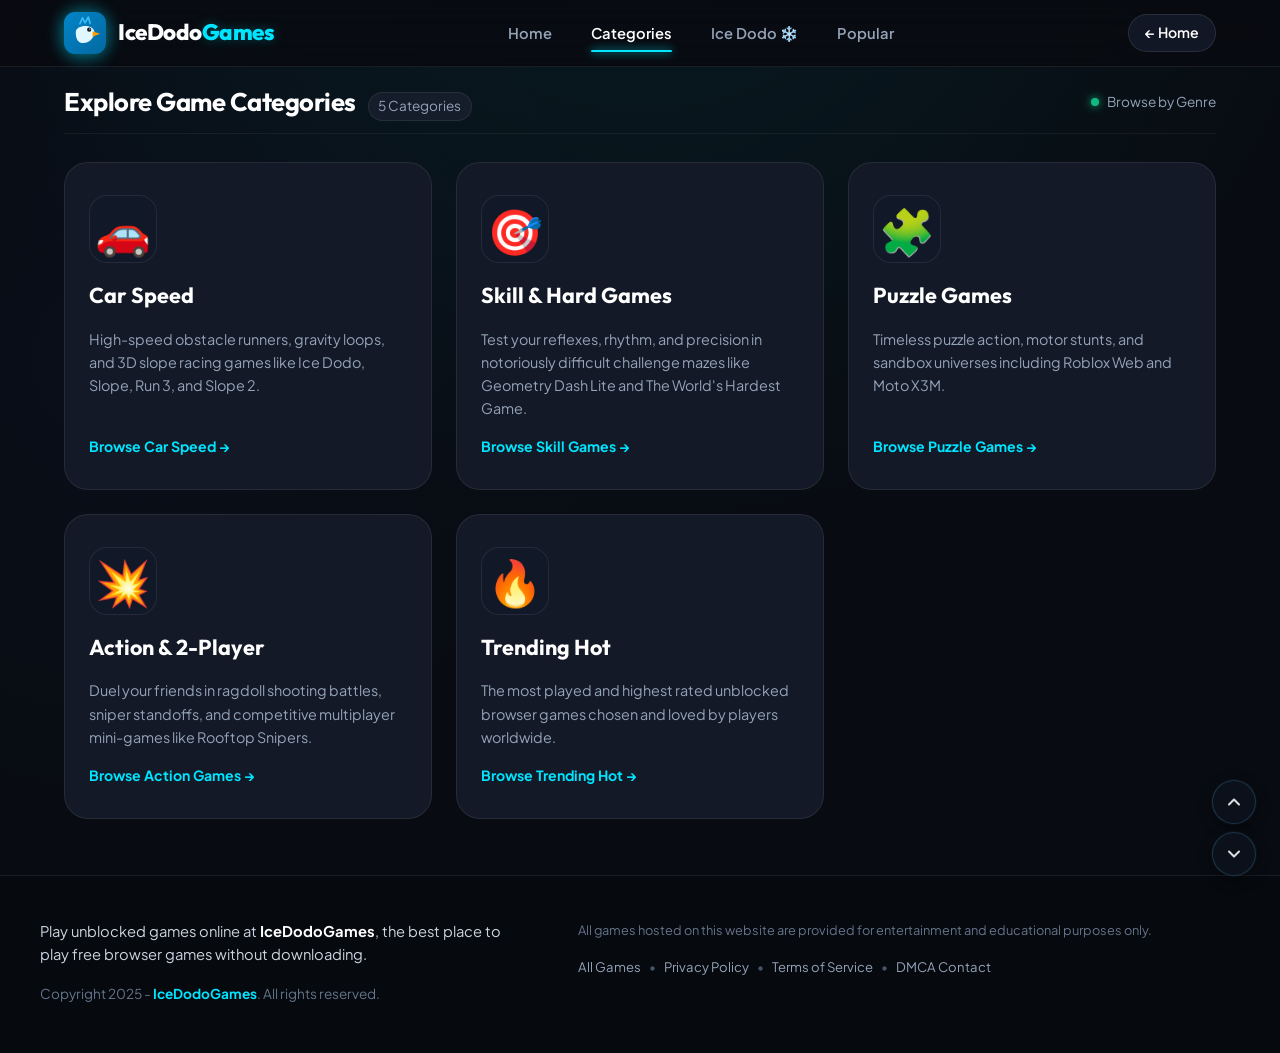
==== commit 364e16f2: "14" ====
--- a/category/index.html
+++ b/category/index.html
@@ -4,9 +4,31 @@
 <head>
   <meta charset="UTF-8">
   <meta name="viewport" content="width=device-width, initial-scale=1.0">
-  <title>Game Categories - Ice Dodo Games</title>
+  <title>Unblocked Games Categories - Websites for School Chromebook | Ice Dodo Games</title>
   <meta name="description"
-    content="Browse all game categories at Ice Dodo Games. Choose from Car Speed, Skill & Hard, Puzzle Games, Action, and Trending Hot games.">
+    content="Browse the best unblocked games categories at Ice Dodo Games, one of the top unblocked websites for school on Chromebook. Play free Car Speed, Skill, Action, and Puzzle games without blocks.">
+  <meta name="keywords" content="unblocked games, unbloked games, unblocked websites for school, unbloked websites for school chrome book, unblocked games for school chromebook, chromebook games unblocked, unblocked games categories">
+  <meta name="robots" content="index, follow, max-image-preview:large, max-snippet:-1, max-video-preview:-1">
+  <link rel="canonical" href="https://icedodogame.github.io/category/">
+
+  <!-- Open Graph / Google Search Preview -->
+  <meta property="og:type" content="website">
+  <meta property="og:site_name" content="Ice Dodo Games">
+  <meta property="og:url" content="https://icedodogame.github.io/category/">
+  <meta property="og:title" content="Game Categories - Ice Dodo Games">
+  <meta property="og:description" content="Browse all game categories at Ice Dodo Games. Choose from Car Speed, Skill & Hard, Puzzle Games, Action, and Trending Hot games.">
+  <meta property="og:image" content="https://icedodogame.github.io/og-image.jpg">
+  <meta property="og:image:secure_url" content="https://icedodogame.github.io/og-image.jpg">
+  <meta property="og:image:width" content="1280">
+  <meta property="og:image:height" content="720">
+
+  <!-- Twitter Card -->
+  <meta name="twitter:card" content="summary_large_image">
+  <meta name="twitter:title" content="Game Categories - Ice Dodo Games">
+  <meta name="twitter:description" content="Browse all game categories at Ice Dodo Games. Choose from Car Speed, Skill & Hard, Puzzle Games, Action, and Trending Hot games.">
+  <meta name="twitter:image" content="https://icedodogame.github.io/og-image.jpg">
+
+  <link rel="image_src" href="https://icedodogame.github.io/og-image.jpg">
 
   <!-- Favicon -->
   <link rel="icon" type="image/svg+xml"
@@ -215,9 +237,9 @@
         </p>
         <div class="footer-meta-links">
           <a href="../index.html">All Games</a> &bull;
-          <a href="index.html">Categories</a> &bull;
-          <a href="#">Privacy Policy</a> &bull;
-          <a href="#">DMCA Contact</a>
+          <a href="../privacy-policy/">Privacy Policy</a> &bull;
+          <a href="../terms/">Terms of Service</a> &bull;
+          <a href="../dmca/">DMCA Contact</a>
         </div>
       </div>
     </div>
